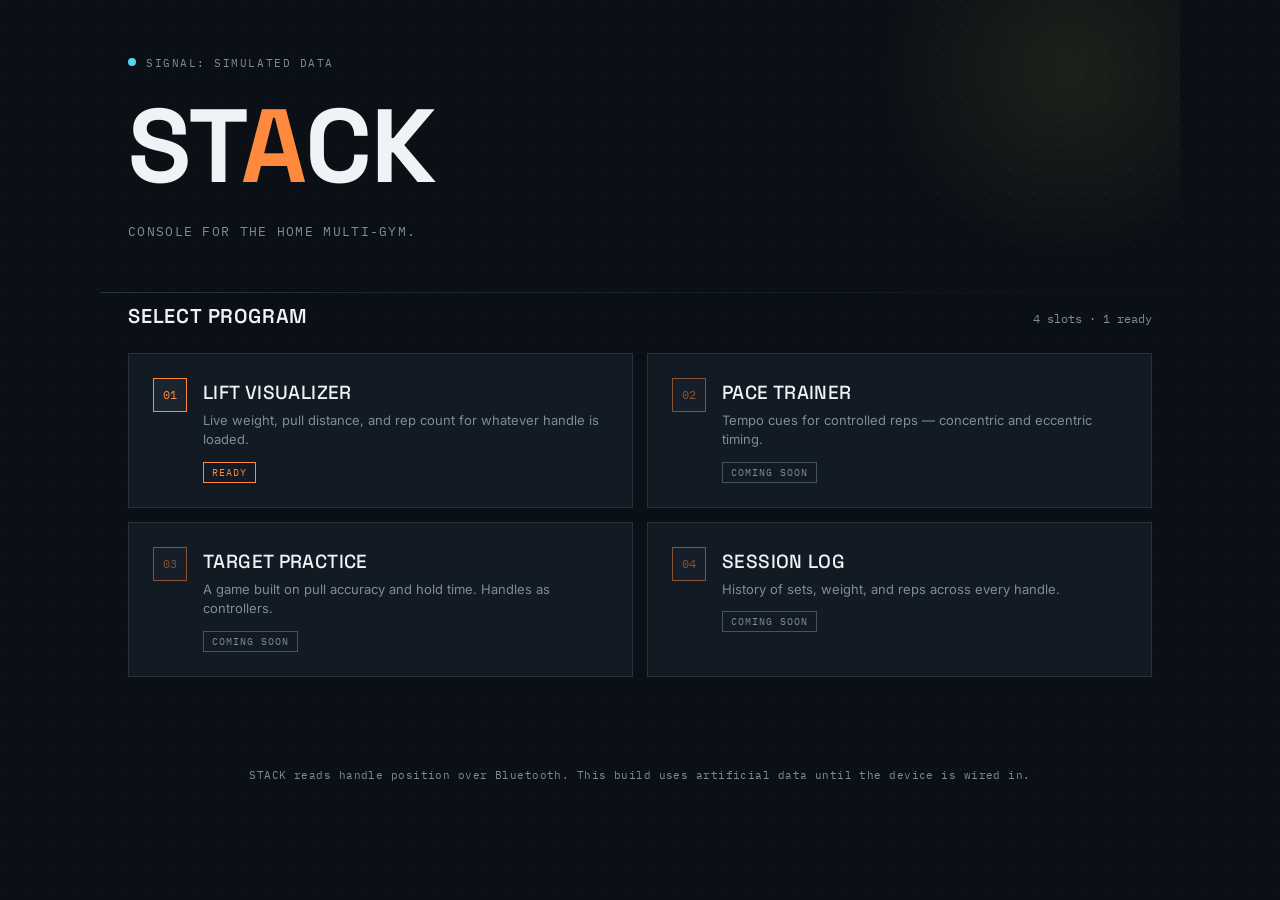
==== index.html @ 71c9458a "Update" ====
<!DOCTYPE html>
<html lang="en">
<head>
<meta charset="UTF-8">
<meta name="viewport" content="width=device-width, initial-scale=1.0">
<title>STACK — Home Gym Console</title>
<link rel="stylesheet" href="css/styles.css">
<style>

  .hero {
    padding-top: var(--space-xl);
    padding-bottom: var(--space-lg);
    position: relative;
    overflow: hidden;
  }

  @media (max-width: 640px) {
    .hero { padding-top: var(--space-lg); padding-bottom: var(--space-md); }
  }

  .hero::before {
    content: "";
    position: absolute;
    top: -120px;
    right: -80px;
    width: 380px;
    height: 380px;
    background: radial-gradient(circle, rgba(215,242,56,0.08), transparent 70%);
    pointer-events: none;
  }

  /* the status line lives in its own row with real space below it —
     this margin is the ONLY place that controls this gap */
  .hero-status {
    margin-bottom: var(--space-md);
  }

  .wordmark {
    font-family: var(--font-display);
    font-weight: 700;
    font-size: clamp(48px, 12vw, 104px);
    letter-spacing: -0.01em;
    line-height: 1;
    text-transform: uppercase;
    margin: 0;
    color: var(--chalk);
  }

  .wordmark span { color: var(--accent); }

  .tagline {
    font-family: var(--font-mono);
    font-size: 13px;
    letter-spacing: 0.1em;
    text-transform: uppercase;
    color: var(--chalk-dim);
    margin-top: var(--space-md);
    max-width: 440px;
    line-height: 1.6;
  }

  .console { padding-top: var(--space-xs); padding-bottom: 80px; }

  .console-label {
    display: flex;
    align-items: baseline;
    justify-content: space-between;
    flex-wrap: wrap;
    gap: var(--space-xs);
    margin-bottom: var(--space-md);
  }

  .console-label h2 {
    font-family: var(--font-display);
    font-weight: 600;
    font-size: 20px;
    text-transform: uppercase;
    letter-spacing: 0.04em;
    margin: 0;
  }

  .slot-count {
    font-family: var(--font-mono);
    font-size: 12px;
    color: var(--chalk-dim);
  }

  .slots {
    display: grid;
    grid-template-columns: repeat(2, 1fr);
    gap: 14px;
  }

  @media (max-width: 640px) {
    .slots { grid-template-columns: 1fr; }
  }

  .slot {
    position: relative;
    background: var(--panel);
    border: 1px solid var(--steel);
    padding: 24px;
    display: flex;
    align-items: flex-start;
    gap: 16px;
    transition: border-color 0.2s ease, transform 0.15s ease;
  }

  @media (max-width: 640px) {
    .slot { padding: 18px 16px; gap: 14px; }
  }

  .slot.active { cursor: pointer; }
  .slot.active:hover { border-color: var(--bg); transform: translateY(-2px); }
  .slot.active:hover .pin { transform: translateX(6px); background: var(--bg); }

  .pin {
    flex: none;
    width: 34px;
    height: 34px;
    border: 1px solid var(--steel-2);
    background: var(--panel-2);
    display: flex;
    align-items: center;
    justify-content: center;
    font-family: var(--font-mono);
    font-size: 12px;
    border-color: var(--accent);
    color: var(--accent);
    transition: transform 0.2s ease, background 0.2s ease, color 0.2s ease;
  }

  .slot.active .pin { color: var(--accent); }
  .slot.locked .pin { opacity: 0.5; }

  .slot-body h3 {
    font-family: var(--font-display);
    font-weight: 500;
    font-size: 19px;
    text-transform: uppercase;
    letter-spacing: 0.02em;
    margin: 2px 0 6px;
  }

  .slot-body p {
    font-size: 13px;
    color: var(--chalk-dim);
    margin: 0 0 10px;
    line-height: 1.5;
  }

  .tag {
    display: inline-block;
    font-family: var(--font-mono);
    font-size: 10px;
    letter-spacing: 0.1em;
    text-transform: uppercase;
    padding: 3px 8px;
    border: 1px solid var(--steel-2);
    color: var(--chalk-dim);
  }

  .slot.active .tag { border-color: var(--accent); color: var(--accent); }

  .footnote {
    font-family: var(--font-mono);
    font-size: 11px;
    color: var(--chalk-dim);
    text-align: center;
    padding: 0 20px 48px;
    letter-spacing: 0.04em;
  }

</style>
</head>
<body>

  <div class="wrap hero">
    <div class="status-line hero-status"><span class="status-dot"></span>SIGNAL: SIMULATED DATA</div>
    <h1 class="wordmark">ST<span>A</span>CK</h1>
    <p class="tagline">Console for the home multi-gym.</p>
  </div>

  <div class="hairline wrap"></div>

  <div class="wrap console">
    <div class="console-label">
      <h2>Select Program</h2>
      <span class="slot-count">4 slots · 1 ready</span>
    </div>

    <div class="slots">

      <a href="visualizer.html" class="slot active">
        <div class="pin">01</div>
        <div class="slot-body">
          <h3>Lift Visualizer</h3>
          <p>Live weight, pull distance, and rep count for whatever handle is loaded.</p>
          <span class="tag">Ready</span>
        </div>
      </a>

      <div class="slot locked">
        <div class="pin">02</div>
        <div class="slot-body">
          <h3>Pace Trainer</h3>
          <p>Tempo cues for controlled reps — concentric and eccentric timing.</p>
          <span class="tag">Coming soon</span>
        </div>
      </div>

      <div class="slot locked">
        <div class="pin">03</div>
        <div class="slot-body">
          <h3>Target Practice</h3>
          <p>A game built on pull accuracy and hold time. Handles as controllers.</p>
          <span class="tag">Coming soon</span>
        </div>
      </div>

      <div class="slot locked">
        <div class="pin">04</div>
        <div class="slot-body">
          <h3>Session Log</h3>
          <p>History of sets, weight, and reps across every handle.</p>
          <span class="tag">Coming soon</span>
        </div>
      </div>

    </div>
  </div>

  <p class="footnote">STACK reads handle position over Bluetooth. This build uses artificial data until the device is wired in.</p>

</body>
</html>
---- css/styles.css ----
@import url('https://fonts.googleapis.com/css2?family=Space+Grotesk:wght@400;500;600;700&family=Inter:wght@400;500;600&family=IBM+Plex+Mono:wght@400;500;600;700&display=swap');

:root {
  /* deep navy control-room palette, swapped from the old graphite/lime set */
  --bg: #0b1016;
  --panel: #121a23;
  --panel-2: #1a2530;
  --steel: #26333f;
  --steel-2: #445264;
  --chalk: #eef3f6;
  --chalk-dim: #7c8d9c;

  --accent: #ff8a3d;   /* amber — replaces lime as the primary accent */
  --cyan: #4fd8ea;     /* used for the live-signal indicator */
  --red: #e5533d;
  --blue: #4f8ff2;
  --yellow: #f2c14f;
  --green: #4fbf85;

  --font-display: 'Space Grotesk', sans-serif;
  --font-body: 'Inter', sans-serif;
  --font-mono: 'IBM Plex Mono', monospace;

  /* spacing scale — a little roomier across the board than before */
  --space-xs: 10px;
  --space-sm: 16px;
  --space-md: 24px;
  --space-lg: 36px;
  --space-xl: 56px;
}

* { box-sizing: border-box; }

html, body {
  margin: 0;
  padding: 0;
  background: var(--bg);
  color: var(--chalk);
  font-family: var(--font-body);
  -webkit-font-smoothing: antialiased;
  overflow-x: hidden;
  width: 100%;
}

body {
  background-image: radial-gradient(circle at 1px 1px, rgba(255,255,255,0.03) 1px, transparent 0);
  background-size: 24px 24px;
  min-height: 100vh;
}

a { color: inherit; text-decoration: none; }
button { font-family: inherit; cursor: pointer; }

.wrap {
  max-width: 1080px;
  margin: 0 auto;
  padding: 0 20px;
}

@media (min-width: 640px) {
  .wrap { padding: 0 28px; }
}

.hairline {
  height: 1px;
  background: linear-gradient(90deg, var(--steel), transparent);
}

@media (prefers-reduced-motion: reduce) {
  * { animation-duration: 0.001ms !important; animation-iteration-count: 1 !important; transition-duration: 0.001ms !important; }
}

:focus-visible {
  outline: 2px solid var(--accent);
  outline-offset: 2px;
  border-radius: 2px;
}

/* ---------- status line (dot + "SIGNAL: ..." text) ---------- */
.status-line {
  display: block;
  font-family: var(--font-mono);
  font-size: 11px;
  letter-spacing: 0.14em;
  text-transform: uppercase;
  color: var(--chalk-dim);
}

.status-dot {
  display: inline-block;
  width: 8px;
  height: 8px;
  border-radius: 50%;
  background: var(--cyan);
  margin-right: var(--space-xs);
  box-shadow: 0 0 0 0 rgba(79,216,234,0.6);
  animation: pulse 2s infinite;
  position: relative;
  top: -1px;
}

@keyframes pulse {
  0%   { box-shadow: 0 0 0 0 rgba(79,216,234,0.45); }
  70%  { box-shadow: 0 0 0 9px rgba(79,216,234,0); }
  100% { box-shadow: 0 0 0 0 rgba(79,216,234,0); }
}

/* ---------- page header (back link + status line, always stacked) ---------- */
.page-header {
  padding-top: var(--space-md);
}

.page-header .back {
  display: block;
  font-family: var(--font-mono);
  font-size: 12px;
  letter-spacing: 0.06em;
  color: var(--chalk-dim);
  margin-bottom: var(--space-md);
  width: fit-content;
  padding: 6px 0;
}

.page-header .back:hover { color: var(--accent); }

.page-header .status-line {
  margin-bottom: 0;
}

.eyebrow {
  font-family: var(--font-mono);
  font-size: 11px;
  letter-spacing: 0.14em;
  text-transform: uppercase;
  color: var(--chalk-dim);
  display: block;
}
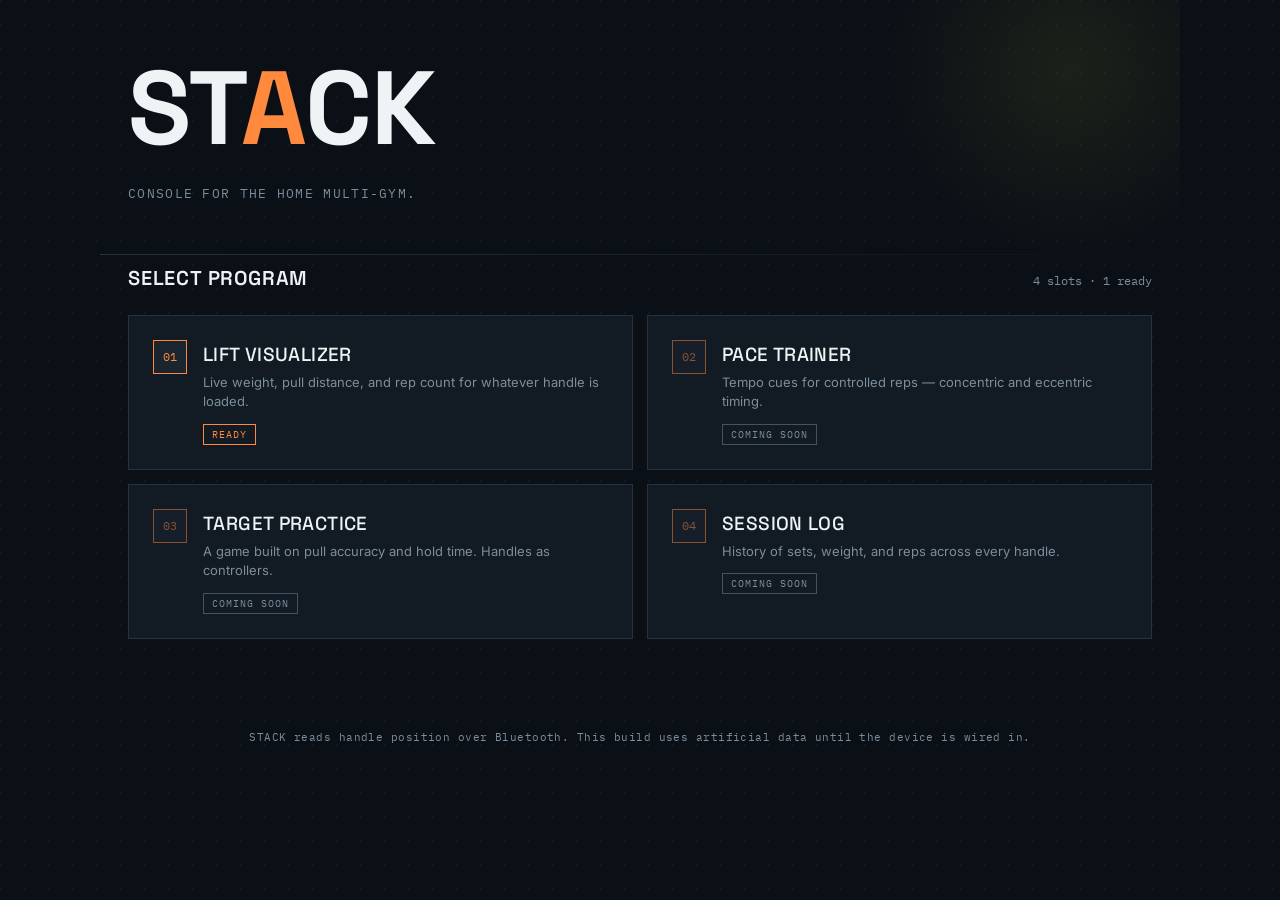
==== commit b9ae8785: "Update - K" ====
--- a/index.html
+++ b/index.html
@@ -176,7 +176,6 @@
 <body>
 
   <div class="wrap hero">
-    <div class="status-line hero-status"><span class="status-dot"></span>SIGNAL: SIMULATED DATA</div>
     <h1 class="wordmark">ST<span>A</span>CK</h1>
     <p class="tagline">Console for the home multi-gym.</p>
   </div>
--- a/css/styles.css
+++ b/css/styles.css
@@ -111,17 +111,26 @@
 }
 
 .page-header .back {
-  display: block;
+  display: inline-flex;
+  align-items: center;
+  gap: 6px;
   font-family: var(--font-mono);
   font-size: 12px;
+  font-weight: 500;
   letter-spacing: 0.06em;
-  color: var(--chalk-dim);
+  color: #fff;
+  background: var(--blue);
+  border-radius: 8px;
   margin-bottom: var(--space-md);
   width: fit-content;
-  padding: 6px 0;
+  padding: 10px 18px;
+  min-height: 40px;
+  transition: filter 0.15s ease, transform 0.1s ease;
+  -webkit-tap-highlight-color: transparent;
 }
 
-.page-header .back:hover { color: var(--accent); }
+.page-header .back:hover { filter: brightness(1.1); }
+.page-header .back:active { transform: scale(0.97); }
 
 .page-header .status-line {
   margin-bottom: 0;
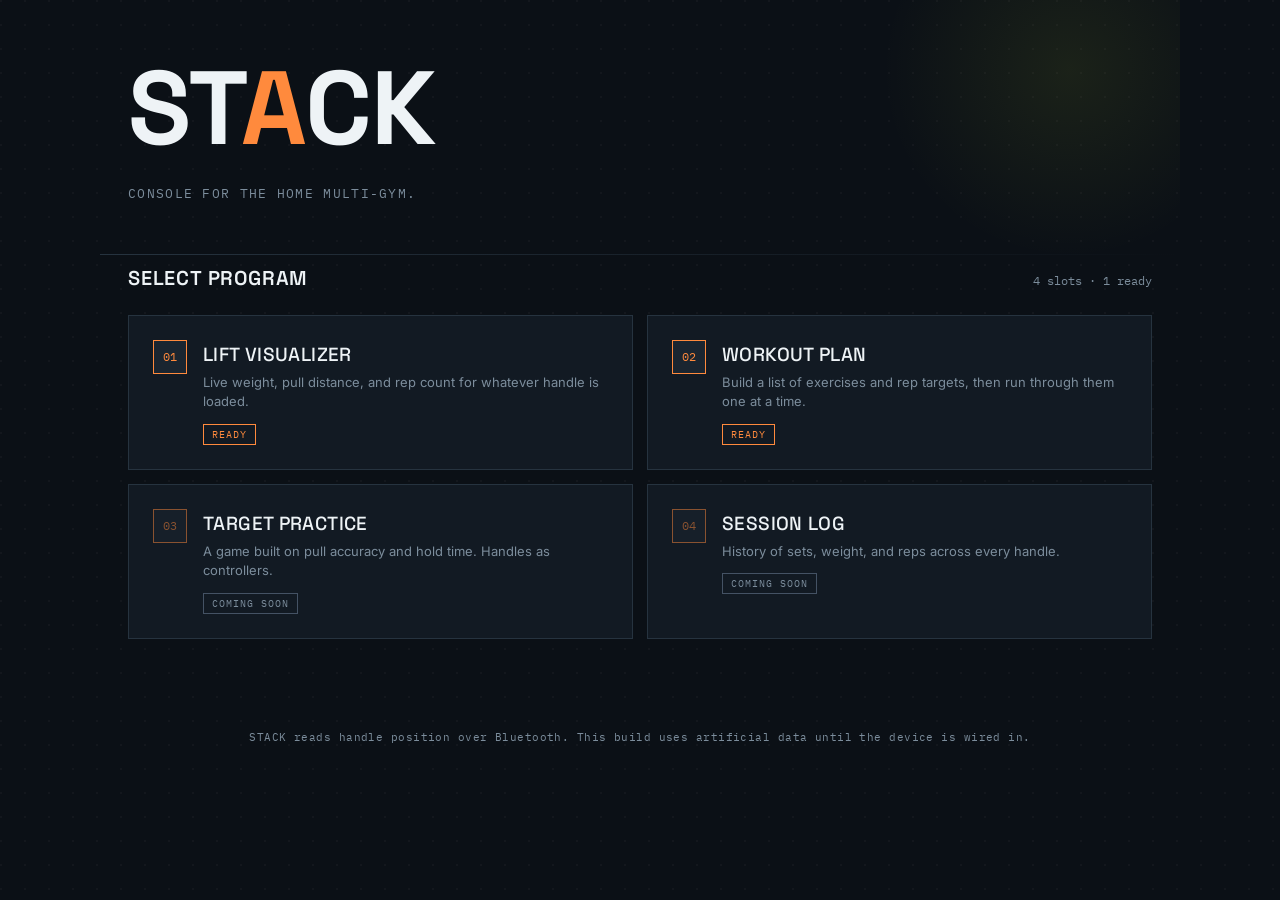
==== commit 4d6c73ca: "Update" ====
--- a/index.html
+++ b/index.html
@@ -199,14 +199,15 @@
         </div>
       </a>
 
-      <div class="slot locked">
+      <a href="workout.html" class="slot active">
         <div class="pin">02</div>
         <div class="slot-body">
-          <h3>Pace Trainer</h3>
-          <p>Tempo cues for controlled reps — concentric and eccentric timing.</p>
-          <span class="tag">Coming soon</span>
-        </div>
-      </div>
+          <h3>Workout Plan</h3>
+          <p>Build a list of exercises and rep targets, then run through them one at a time.</p>
+          <span class="tag">Ready</span>
+        </div>
+      </a>
+
 
       <div class="slot locked">
         <div class="pin">03</div>
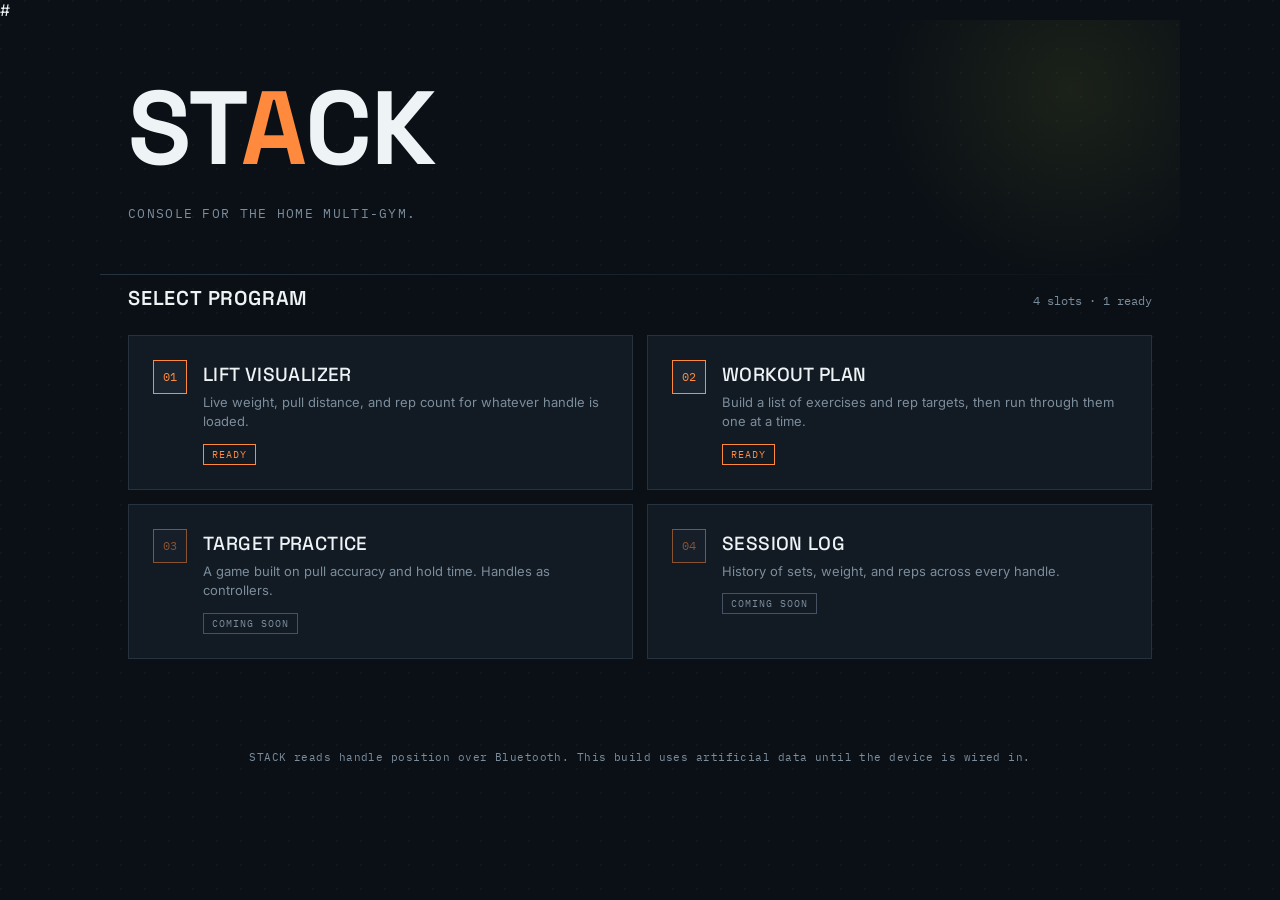
==== commit 1d90d38b: "Update" ====
--- a/index.html
+++ b/index.html
@@ -4,7 +4,8 @@
 <meta charset="UTF-8">
 <meta name="viewport" content="width=device-width, initial-scale=1.0">
 <title>STACK — Home Gym Console</title>
-<link rel="stylesheet" href="css/styles.css">
+<link rel="stylesheet" href="css/styles.css">#
+<link rel="icon" href="icon.ico" type="image/x-icon">
 <style>
 
   .hero {
@@ -190,7 +191,7 @@
 
     <div class="slots">
 
-      <a href="visualizer.html" class="slot active">
+      <a href="html/visualizer.html" class="slot active">
         <div class="pin">01</div>
         <div class="slot-body">
           <h3>Lift Visualizer</h3>
@@ -199,7 +200,7 @@
         </div>
       </a>
 
-      <a href="workout.html" class="slot active">
+      <a href="html/workout.html" class="slot active">
         <div class="pin">02</div>
         <div class="slot-body">
           <h3>Workout Plan</h3>
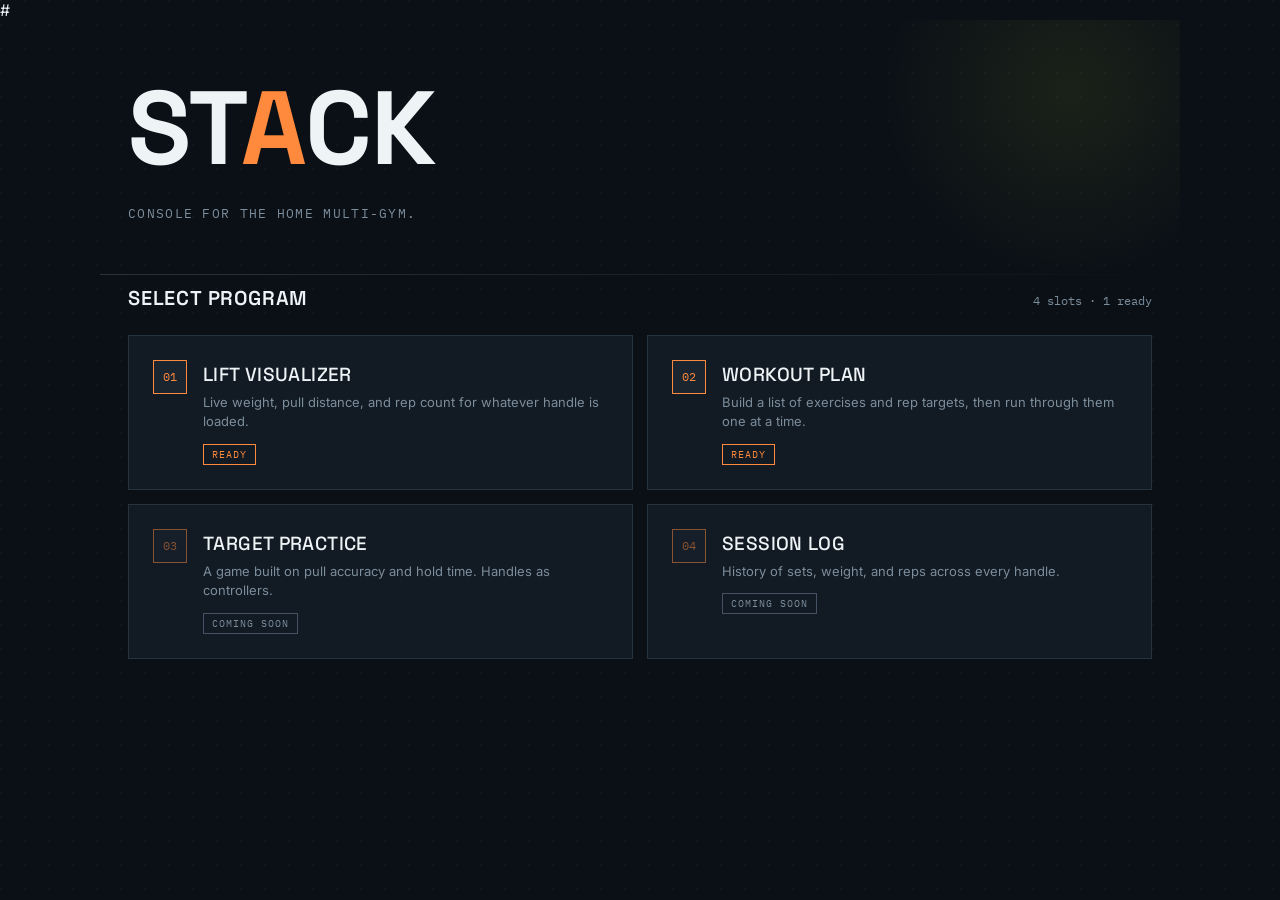
==== commit 7996b8ab: "Update" ====
--- a/index.html
+++ b/index.html
@@ -230,8 +230,5 @@
 
     </div>
   </div>
-
-  <p class="footnote">STACK reads handle position over Bluetooth. This build uses artificial data until the device is wired in.</p>
-
 </body>
 </html>
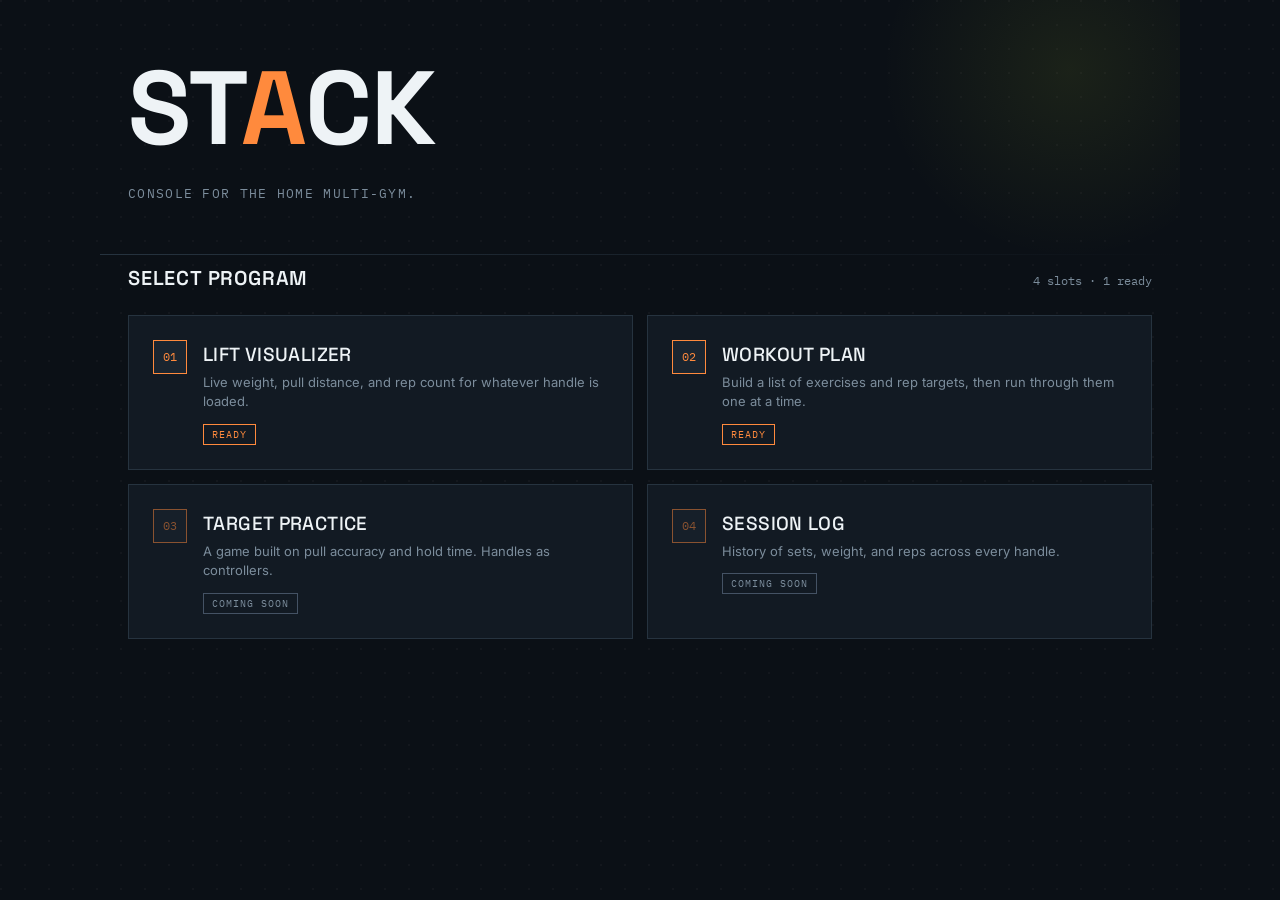
==== commit df233364: "Update" ====
--- a/index.html
+++ b/index.html
@@ -4,7 +4,7 @@
 <meta charset="UTF-8">
 <meta name="viewport" content="width=device-width, initial-scale=1.0">
 <title>STACK — Home Gym Console</title>
-<link rel="stylesheet" href="css/styles.css">#
+<link rel="stylesheet" href="css/styles.css">
 <link rel="icon" href="icon.ico" type="image/x-icon">
 <style>
 
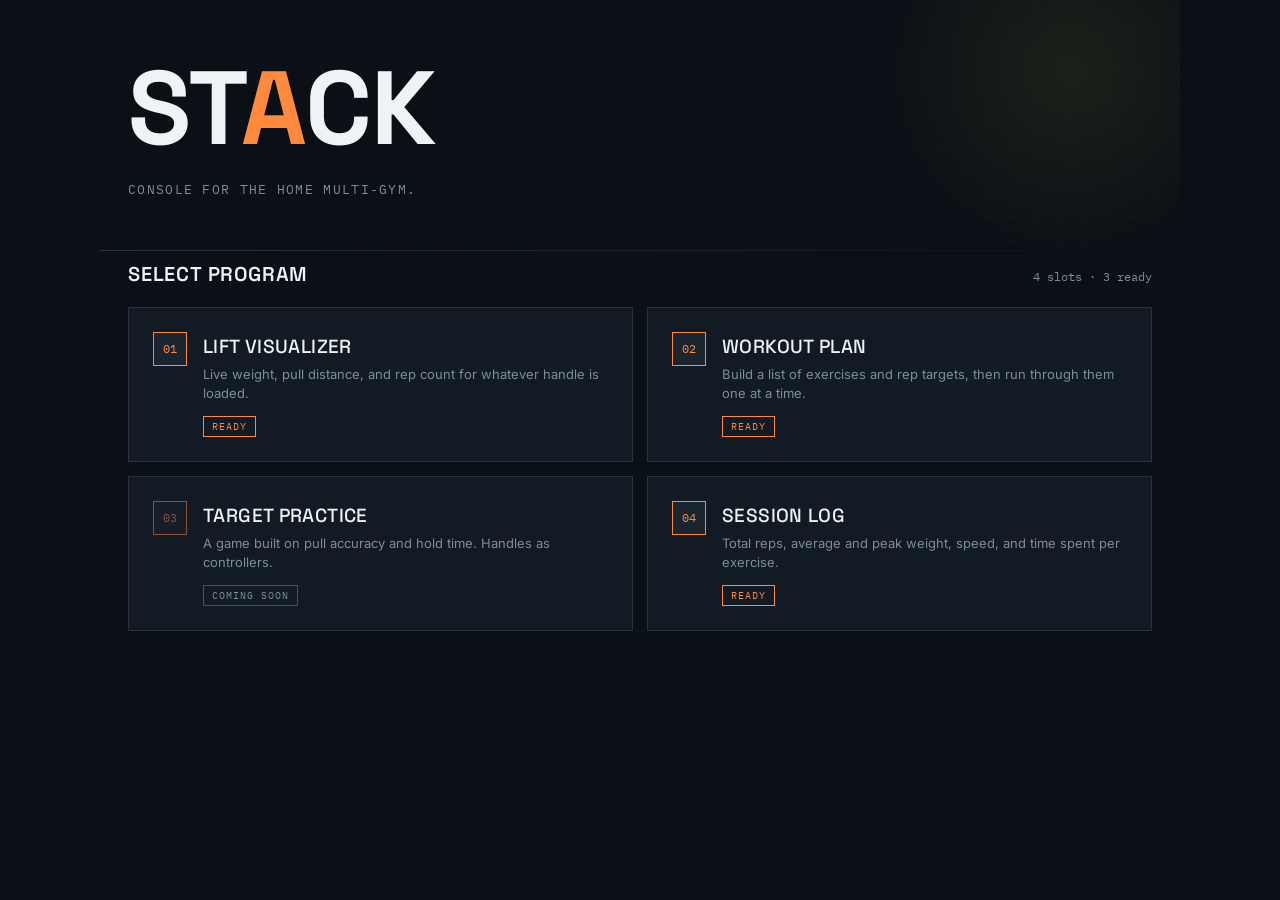
==== commit 99a9b3b6: "Update" ====
--- a/index.html
+++ b/index.html
@@ -186,7 +186,7 @@
   <div class="wrap console">
     <div class="console-label">
       <h2>Select Program</h2>
-      <span class="slot-count">4 slots · 1 ready</span>
+      <span class="slot-count">4 slots · 3 ready</span>
     </div>
 
     <div class="slots">
@@ -219,14 +219,14 @@
         </div>
       </div>
 
-      <div class="slot locked">
+      <a href="html/stats.html" class="slot active">
         <div class="pin">04</div>
         <div class="slot-body">
           <h3>Session Log</h3>
-          <p>History of sets, weight, and reps across every handle.</p>
-          <span class="tag">Coming soon</span>
-        </div>
-      </div>
+          <p>Total reps, average and peak weight, speed, and time spent per exercise.</p>
+          <span class="tag">Ready</span>
+        </div>
+      </a>
 
     </div>
   </div>
--- a/css/styles.css
+++ b/css/styles.css
@@ -24,7 +24,7 @@
   /* spacing scale — a little roomier across the board than before */
   --space-xs: 10px;
   --space-sm: 16px;
-  --space-md: 24px;
+  --space-md: 20px;
   --space-lg: 36px;
   --space-xl: 56px;
 }
